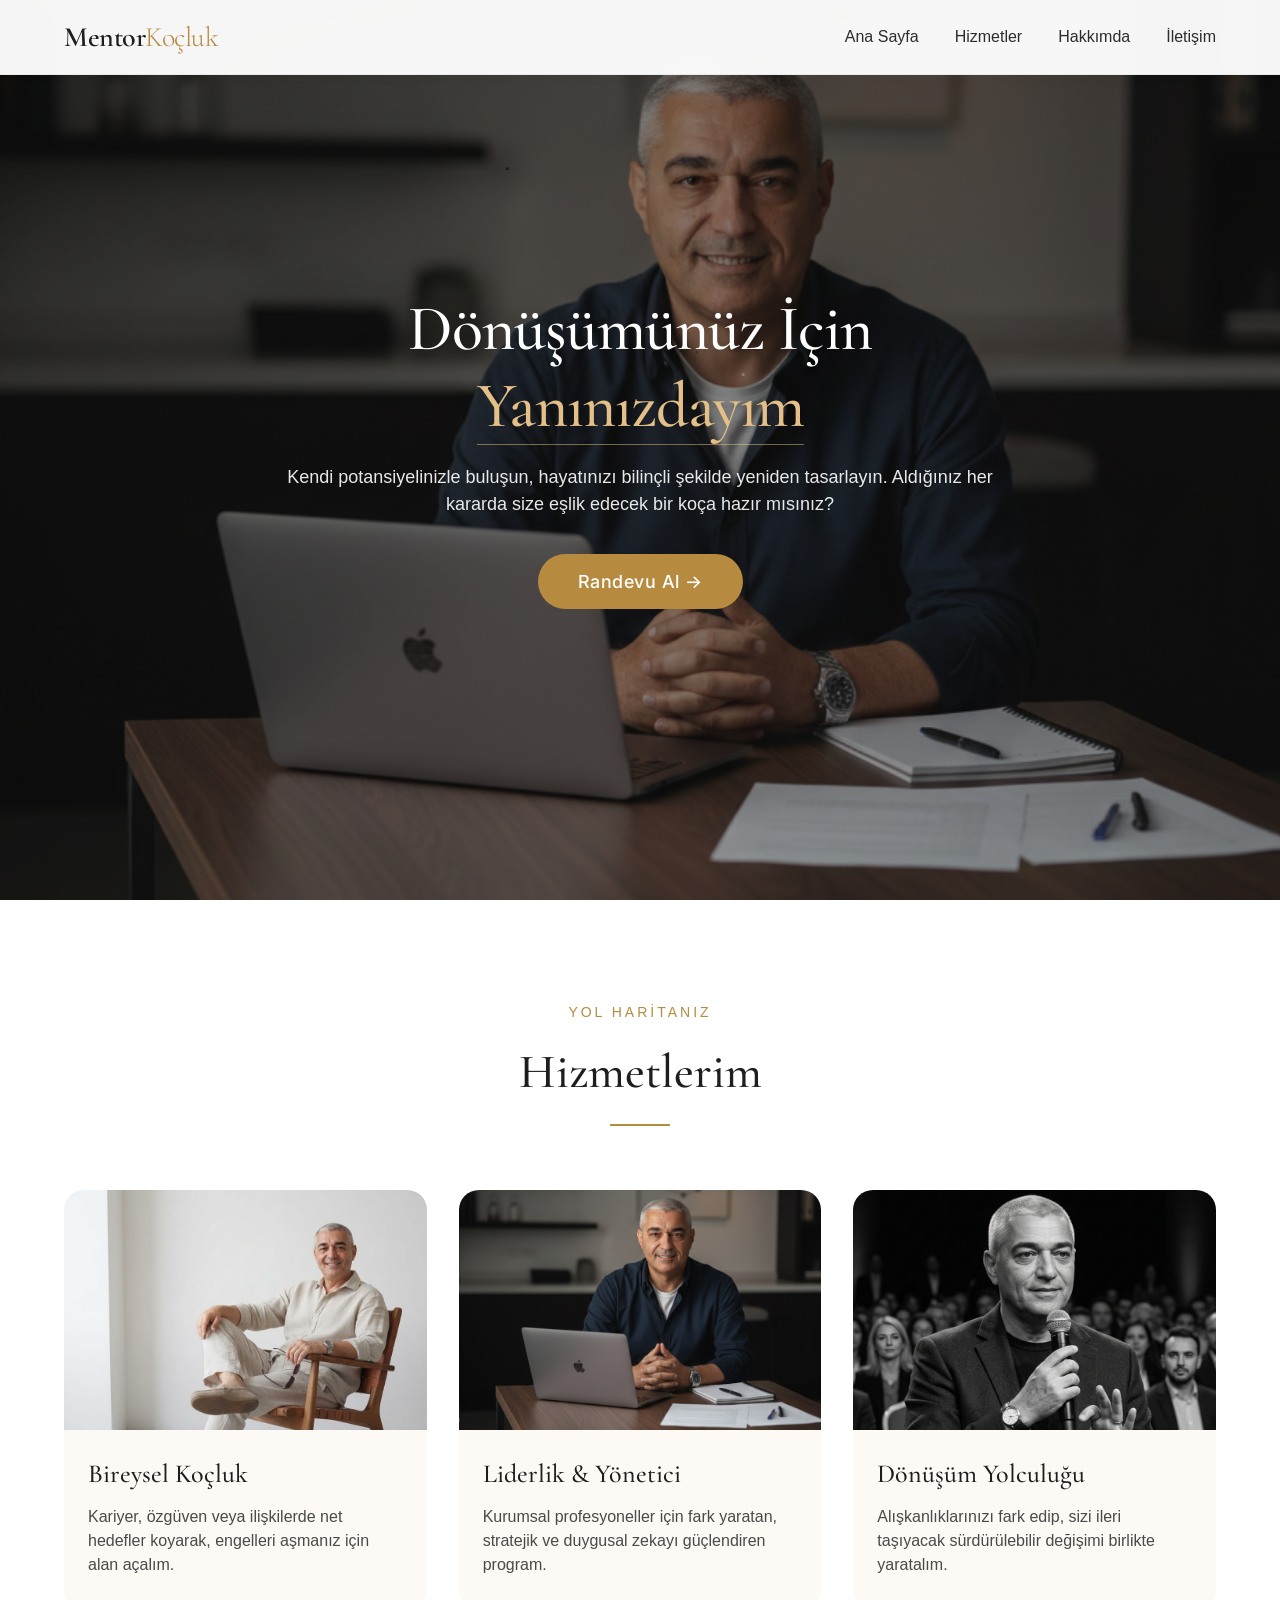
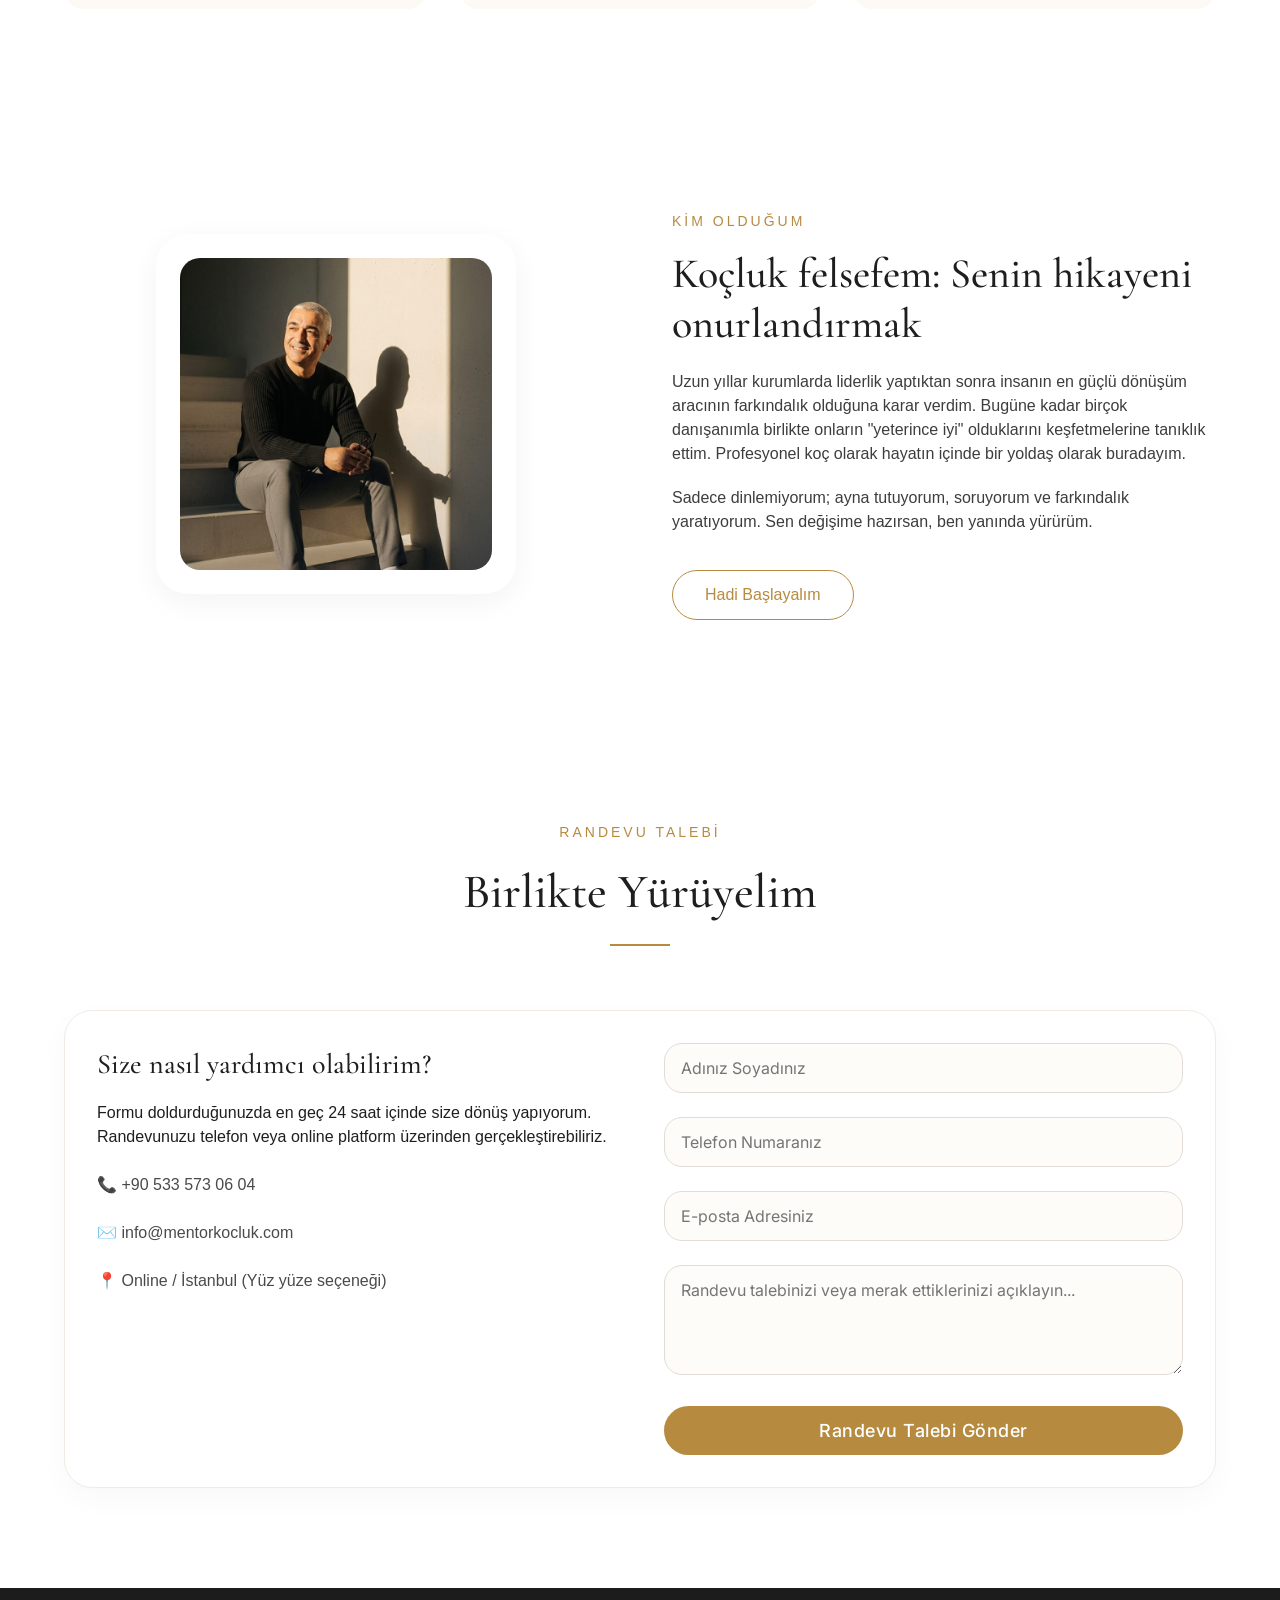
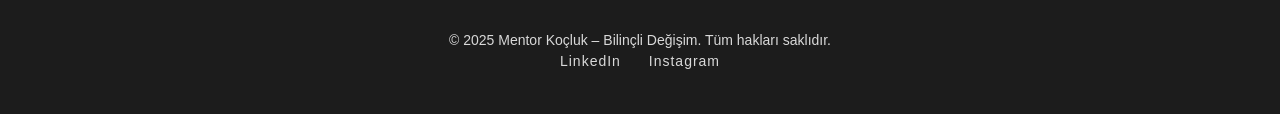
==== index.html @ ee20a297 "Update index.html" ====
<!DOCTYPE html>
<html lang="tr">
<head>
    <meta charset="UTF-8">
    <meta name="viewport" content="width=device-width, initial-scale=1.0, viewport-fit=cover">
    <title>Kişisel Koçunuz | Sizi Dinleyen, Birlikte Yürüyen</title>
    <link rel="preconnect" href="https://fonts.googleapis.com">
    <link rel="preconnect" href="https://fonts.gstatic.com" crossorigin>
    <link href="https://fonts.googleapis.com/css2?family=Cormorant+Garamond:ital,wght@0,300;0,400;0,500;0,600;1,400&family=Inter:opsz,wght@14..32,300;14..32,400;14..32,500;14..32,600&display=swap" rel="stylesheet">
    <link rel="stylesheet" href="style.css">
    <link rel="icon" type="image/png" href="favicon.png">
</head>
<body>

    <nav class="navbar">
        <div class="nav-container">
            <div class="logo">Mentor<span>Koçluk</span></div>
            <ul class="nav-menu">
                <li><a href="#anasayfa">Ana Sayfa</a></li>
                <li><a href="#hizmetler">Hizmetler</a></li>
                <li><a href="#hakkimda">Hakkımda</a></li>
                <li><a href="#iletisim">İletişim</a></li>
            </ul>
            <div class="hamburger">
                <span></span><span></span><span></span>
            </div>
        </div>
    </nav>

    <section id="anasayfa" class="hero">
        <div class="hero-overlay"></div>
        <div class="hero-content">
            <h1>Dönüşümünüz İçin <span class="altin">Yanınızdayım</span></h1>
            <p class="hero-sub">Kendi potansiyelinizle buluşun, hayatınızı bilinçli şekilde yeniden tasarlayın. Aldığınız her kararda size eşlik edecek bir koça hazır mısınız?</p>
            <a href="#iletisim" class="cta-btn">Randevu Al →</a>
        </div>
    </section>

    <!-- Hizmetler - 3 FARKLI RESİM -->
    <section id="hizmetler" class="services">
        <div class="container">
            <div class="section-baslik">
                <span class="kucuk-baslik">Yol Haritanız</span>
                <h2>Hizmetlerim</h2>
                <div class="cizgi"></div>
            </div>
            <div class="service-grid">
                <div class="service-card">
                    <div class="service-img" style="background-image: url('service1.jpg');"></div>
                    <h3>Bireysel Koçluk</h3>
                    <p>Kariyer, özgüven veya ilişkilerde net hedefler koyarak, engelleri aşmanız için alan açalım.</p>
                </div>
                <div class="service-card">
                    <div class="service-img" style="background-image: url('service2.JPG');"></div>
                    <h3>Liderlik & Yönetici</h3>
                    <p>Kurumsal profesyoneller için fark yaratan, stratejik ve duygusal zekayı güçlendiren program.</p>
                </div>
                <div class="service-card">
                    <div class="service-img" style="background-image: url('service3.jpg');"></div>
                    <h3>Dönüşüm Yolculuğu</h3>
                    <p>Alışkanlıklarınızı fark edip, sizi ileri taşıyacak sürdürülebilir değişimi birlikte yaratalım.</p>
                </div>
            </div>
        </div>
    </section>

    <!-- Hakkımda -->
    <section id="hakkimda" class="about">
        <div class="container about-flex">
            <div class="about-img">
                <div class="img-frame">
                    <div class="img-placeholder" style="background-image: url('about.jpg');"></div>
                </div>
            </div>
            <div class="about-text">
                <span class="kucuk-baslik">Kim olduğum</span>
                <h2>Koçluk felsefem: Senin hikayeni onurlandırmak</h2>
                <p>Uzun yıllar kurumlarda liderlik yaptıktan sonra insanın en güçlü dönüşüm aracının farkındalık olduğuna karar verdim. Bugüne kadar birçok danışanımla birlikte onların "yeterince iyi" olduklarını keşfetmelerine tanıklık ettim. Profesyonel koç olarak hayatın içinde bir yoldaş olarak buradayım.</p>
                <p>Sadece dinlemiyorum; ayna tutuyorum, soruyorum ve farkındalık yaratıyorum. Sen değişime hazırsan, ben yanında yürürüm.</p>
                <a href="#iletisim" class="secondary-btn">Hadi Başlayalım</a>
            </div>
        </div>
    </section>

    <section id="iletisim" class="contact">
        <div class="container">
            <div class="section-baslik">
                <span class="kucuk-baslik">Randevu Talebi</span>
                <h2>Birlikte Yürüyelim</h2>
                <div class="cizgi"></div>
            </div>
            <div class="contact-wrapper">
                <div class="contact-info">
                    <h3>Size nasıl yardımcı olabilirim?</h3>
                    <p>Formu doldurduğunuzda en geç 24 saat içinde size dönüş yapıyorum. Randevunuzu telefon veya online platform üzerinden gerçekleştirebiliriz.</p>
                    <div class="info-item">📞 +90 533 573 06 04</div>
                    <div class="info-item">✉️ info@mentorkocluk.com</div>
                    <div class="info-item">📍 Online / İstanbul (Yüz yüze seçeneği)</div>
                </div>
                <form class="contact-form" action="#" method="POST">
                    <div class="form-group">
                        <input type="text" id="isim" name="isim" required placeholder="Adınız Soyadınız">
                    </div>
                    <div class="form-group">
                        <input type="tel" id="telefon" name="telefon" required placeholder="Telefon Numaranız">
                    </div>
                    <div class="form-group">
                        <input type="email" id="email" name="email" required placeholder="E-posta Adresiniz">
                    </div>
                    <div class="form-group">
                        <textarea id="mesaj" name="mesaj" rows="4" placeholder="Randevu talebinizi veya merak ettiklerinizi açıklayın..."></textarea>
                    </div>
                    <button type="submit" class="cta-btn full-width">Randevu Talebi Gönder</button>
                </form>
            </div>
        </div>
    </section>

    <footer>
        <div class="container">
            <p>© 2025 Mentor Koçluk – Bilinçli Değişim. Tüm hakları saklıdır.</p>
            <div class="social-links">
                <span>LinkedIn</span> <span>Instagram</span>
            </div>
        </div>
    </footer>

    <script>
        const hamburger = document.querySelector(".hamburger");
        const navMenu = document.querySelector(".nav-menu");
        hamburger.addEventListener("click", () => {
            hamburger.classList.toggle("active");
            navMenu.classList.toggle("active");
        });
        document.querySelectorAll(".nav-menu a").forEach(n => n.addEventListener("click", () => {
            hamburger.classList.remove("active");
            navMenu.classList.remove("active");
        }));
    </script>
</body>
</html>
---- style.css ----
* {
    margin: 0;
    padding: 0;
    box-sizing: border-box;
}

body {
    font-family: 'segoe ui', sans-serif;
    background-color: #FFFFFF;
    color: #1E1E1E;
    line-height: 1.5;
    scroll-behavior: smooth;
}

h1, h2, h3, .logo, .cta-btn {
    font-family: 'Cormorant Garamond', serif;
    font-weight: 500;
}

.container {
    max-width: 1200px;
    margin: 0 auto;
    padding: 0 24px;
}

/* Navigasyon */
.navbar {
    position: fixed;
    top: 0;
    width: 100%;
    background: rgba(255, 255, 255, 0.96);
    backdrop-filter: blur(8px);
    box-shadow: 0 1px 20px rgba(0,0,0,0.02);
    z-index: 1000;
    padding: 16px 0;
    border-bottom: 1px solid rgba(0,0,0,0.05);
}
.nav-container {
    max-width: 1200px;
    margin: 0 auto;
    display: flex;
    justify-content: space-between;
    align-items: center;
    padding: 0 24px;
}
.logo {
    font-size: 28px;
    letter-spacing: -0.5px;
    font-weight: 600;
}
.logo span {
    font-weight: 300;
    color: #B68B40;
}
.nav-menu {
    display: flex;
    gap: 36px;
    list-style: none;
}
.nav-menu a {
    text-decoration: none;
    color: #2C2C2C;
    font-weight: 500;
    font-size: 16px;
    transition: 0.2s;
}
.nav-menu a:hover {
    color: #B68B40;
}
.hamburger {
    display: none;
    flex-direction: column;
    cursor: pointer;
}
.hamburger span {
    width: 25px;
    height: 2px;
    background: #1E1E1E;
    margin: 4px 0;
    transition: 0.3s;
}

/* Hero - DÜZELTİLDİ */
.hero {
    min-height: 100vh;
    background: linear-gradient(rgba(0,0,0,0.25), rgba(0,0,0,0.1)), url('hero.JPG') top/cover no-repeat;
    display: flex;
    align-items: center;
    justify-content: center;
    text-align: center;
    position: relative;
    margin-top: 0;
}
.hero-overlay {
    position: absolute;
    top:0; left:0; width:100%; height:100%;
    background: rgba(20,20,20,0.3);
}
.hero-content {
    position: relative;
    z-index: 2;
    max-width: 780px;
    padding: 20px;
    color: white;
}
.hero h1 {
    font-size: 64px;
    font-weight: 500;
    margin-bottom: 20px;
    line-height: 1.2;
    letter-spacing: -1px;
}
.altin {
    color: #E4C088;
    border-bottom: 1px solid rgba(228,192,136,0.5);
}
.hero-sub {
    font-size: 18px;
    font-weight: 300;
    margin-bottom: 36px;
    opacity: 0.9;
}
.cta-btn {
    display: inline-block;
    background: #B68B40;
    color: white;
    padding: 14px 40px;
    border-radius: 40px;
    text-decoration: none;
    font-weight: 500;
    font-size: 18px;
    transition: all 0.25s;
    font-family: 'Inter', sans-serif;
    letter-spacing: 0.5px;
    border: none;
    cursor: pointer;
}
.cta-btn:hover {
    background: #9C7234;
    transform: scale(1.02);
}
.full-width {
    width: 100%;
    text-align: center;
}

/* Section genel */
section {
    padding: 100px 0;
}
.section-baslik {
    text-align: center;
    margin-bottom: 64px;
}
.kucuk-baslik {
    color: #B68B40;
    text-transform: uppercase;
    letter-spacing: 3px;
    font-size: 14px;
    font-weight: 500;
}
.section-baslik h2 {
    font-size: 48px;
    font-weight: 500;
    margin: 12px 0 16px;
}
.cizgi {
    width: 60px;
    height: 2px;
    background: #B68B40;
    margin: 16px auto 0;
}

/* Hizmetler Grid */
.service-grid {
    display: flex;
    gap: 32px;
    flex-wrap: wrap;
    justify-content: center;
}
.service-card {
    flex: 1;
    min-width: 260px;
    background: #FDF9F4;
    border-radius: 20px;
    overflow: hidden;
    transition: transform 0.3s, box-shadow 0.3s;
}
.service-card:hover {
    transform: translateY(-8px);
    box-shadow: 0 20px 35px -12px rgba(0,0,0,0.1);
}
.service-img {
    width: 100%;
    height: 240px;
    background-size: cover;
    background-position: center;
}
.service-card h3 {
    font-size: 26px;
    margin: 24px 24px 12px;
}
.service-card p {
    margin: 0 24px 32px;
    color: #4A4A4A;
    line-height: 1.5;
}

/* HAKKIMDA */
.about-flex {
    display: flex;
    gap: 64px;
    align-items: center;
    flex-wrap: wrap;
}
.about-img {
    flex: 1;
    display: flex;
    justify-content: center;
    align-items: center;
}
.img-frame {
    background: #FFFFFF;
    padding: 24px;
    border-radius: 32px;
    box-shadow: 0 8px 30px rgba(0,0,0,0.05);
    width: 80%;
    max-width: 360px;
    margin: 0 auto;
}
.img-placeholder {
    width: 100%;
    padding-bottom: 100%;
    background-size: cover;
    background-position: center;
    background-repeat: no-repeat;
    border-radius: 20px;
}
.about-text {
    flex: 1;
}
.about-text h2 {
    font-size: 42px;
    font-weight: 500;
    margin: 16px 0 20px;
    line-height: 1.2;
}
.about-text p {
    margin-bottom: 20px;
    color: #3D3D3D;
    font-weight: 300;
}
.secondary-btn {
    display: inline-block;
    background: transparent;
    border: 1.5px solid #B68B40;
    color: #B68B40;
    padding: 12px 32px;
    border-radius: 40px;
    text-decoration: none;
    font-weight: 500;
    margin-top: 16px;
    transition: 0.2s;
}
.secondary-btn:hover {
    background: #B68B40;
    color: white;
}

/* İletişim Form */
.contact-wrapper {
    display: flex;
    gap: 48px;
    flex-wrap: wrap;
    background: #FFFFFF;
    border-radius: 28px;
    box-shadow: 0 10px 30px rgba(0,0,0,0.03);
    padding: 32px;
    border: 1px solid #F0EBE4;
}
.contact-info, .contact-form {
    flex: 1;
}
.contact-info h3 {
    font-size: 28px;
    margin-bottom: 16px;
}
.info-item {
    margin: 24px 0;
    font-size: 16px;
    color: #4a4a4a;
}
.contact-form .form-group {
    margin-bottom: 24px;
}
.contact-form input, .contact-form textarea {
    width: 100%;
    padding: 14px 16px;
    border: 1px solid #E2DCD5;
    border-radius: 18px;
    font-family: 'Inter', sans-serif;
    font-size: 16px;
    background: #FEFCF8;
    transition: 0.2s;
}
.contact-form input:focus, .contact-form textarea:focus {
    outline: none;
    border-color: #B68B40;
    box-shadow: 0 0 0 2px rgba(182,139,64,0.2);
}
footer {
    background: #1C1C1C;
    color: #D9D9D9;
    text-align: center;
    padding: 42px 0;
    font-size: 14px;
}
.social-links span {
    margin: 0 12px;
    cursor: pointer;
    letter-spacing: 1px;
}
.social-links span:hover {
    color: #B68B40;
}

/* Mobil Uyumluluk */
@media (max-width: 768px) {
    .hamburger {
        display: flex;
    }
    .nav-menu {
        position: fixed;
        left: -100%;
        top: 70px;
        gap: 0;
        flex-direction: column;
        background: white;
        width: 100%;
        text-align: center;
        transition: 0.3s;
        box-shadow: 0 20px 27px rgba(0,0,0,0.05);
        padding: 32px 0;
    }
    .nav-menu.active {
        left: 0;
    }
    .nav-menu li {
        margin: 16px 0;
    }
    .hero h1 {
        font-size: 42px;
    }
    .section-baslik h2 {
        font-size: 36px;
    }
    .about-flex {
        flex-direction: column;
    }
    .contact-wrapper {
        padding: 20px;
    }
    .img-frame {
        width: 70%;
    }
}
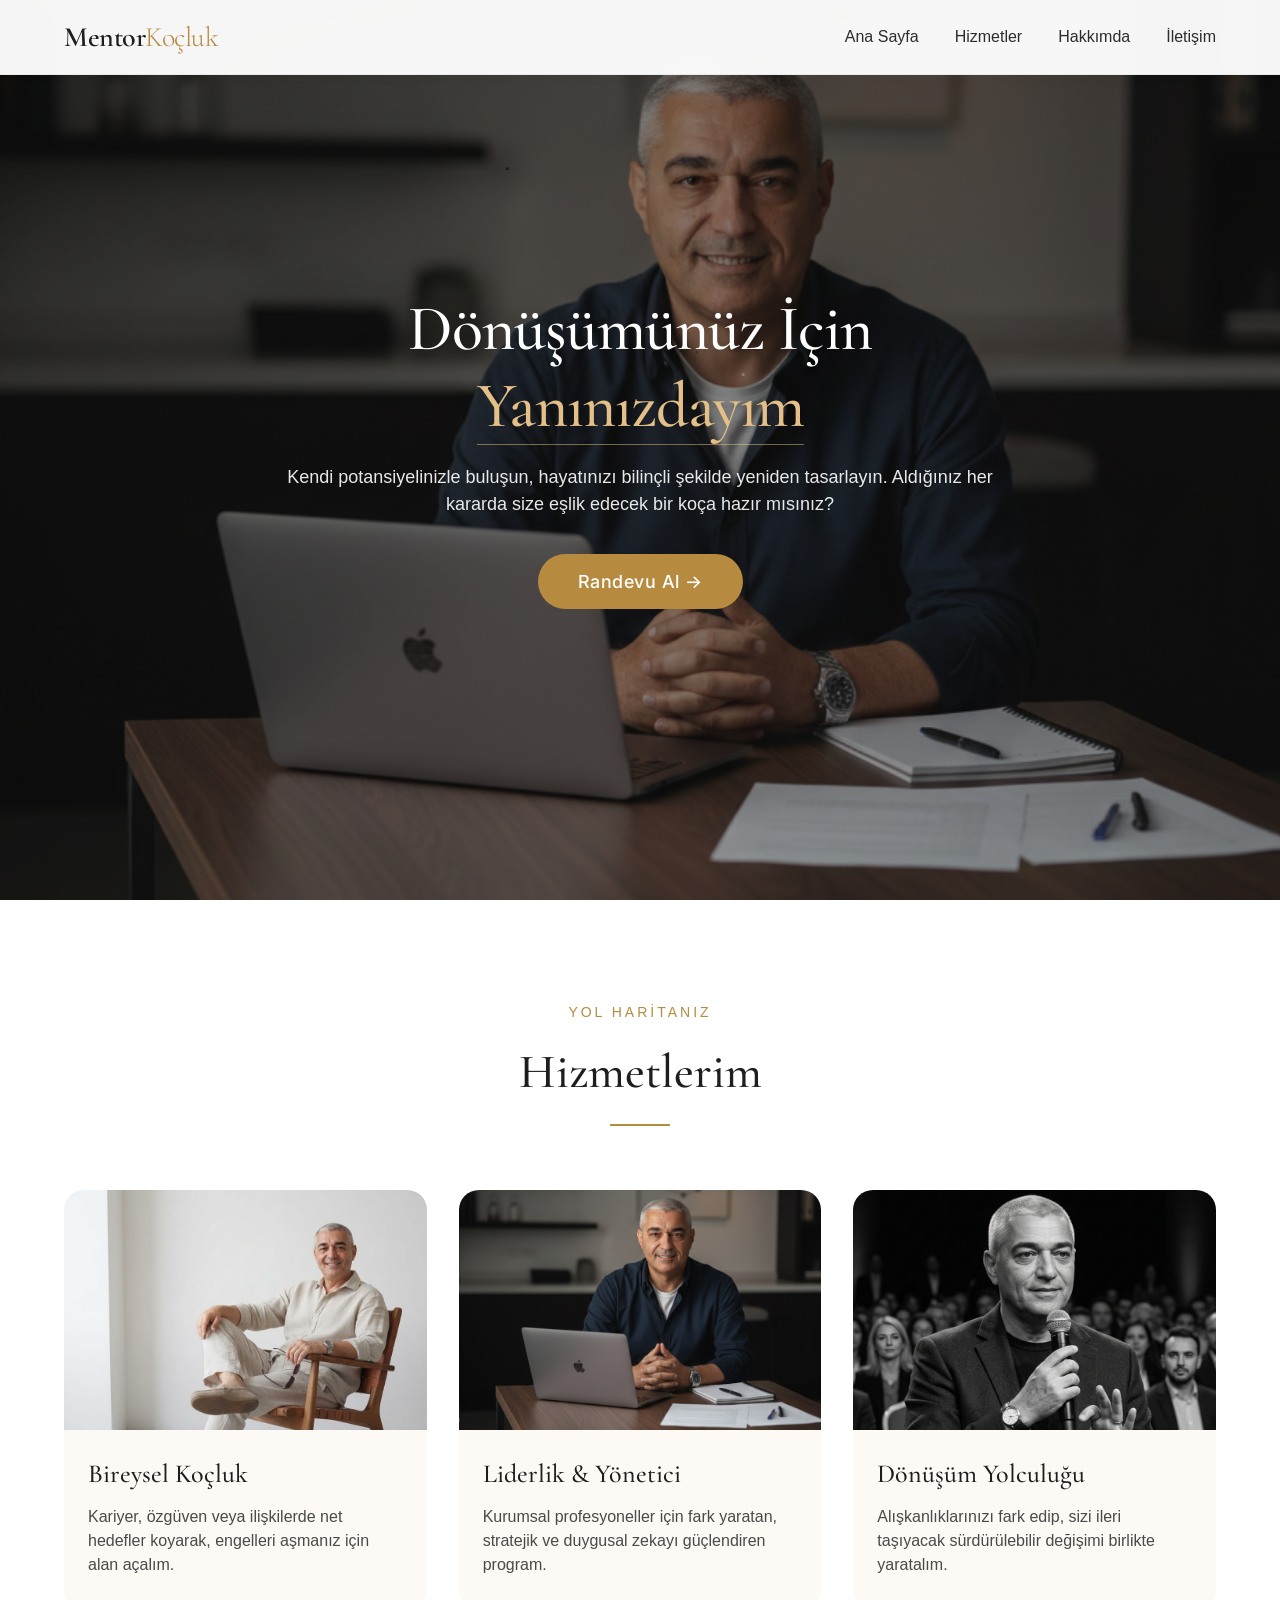
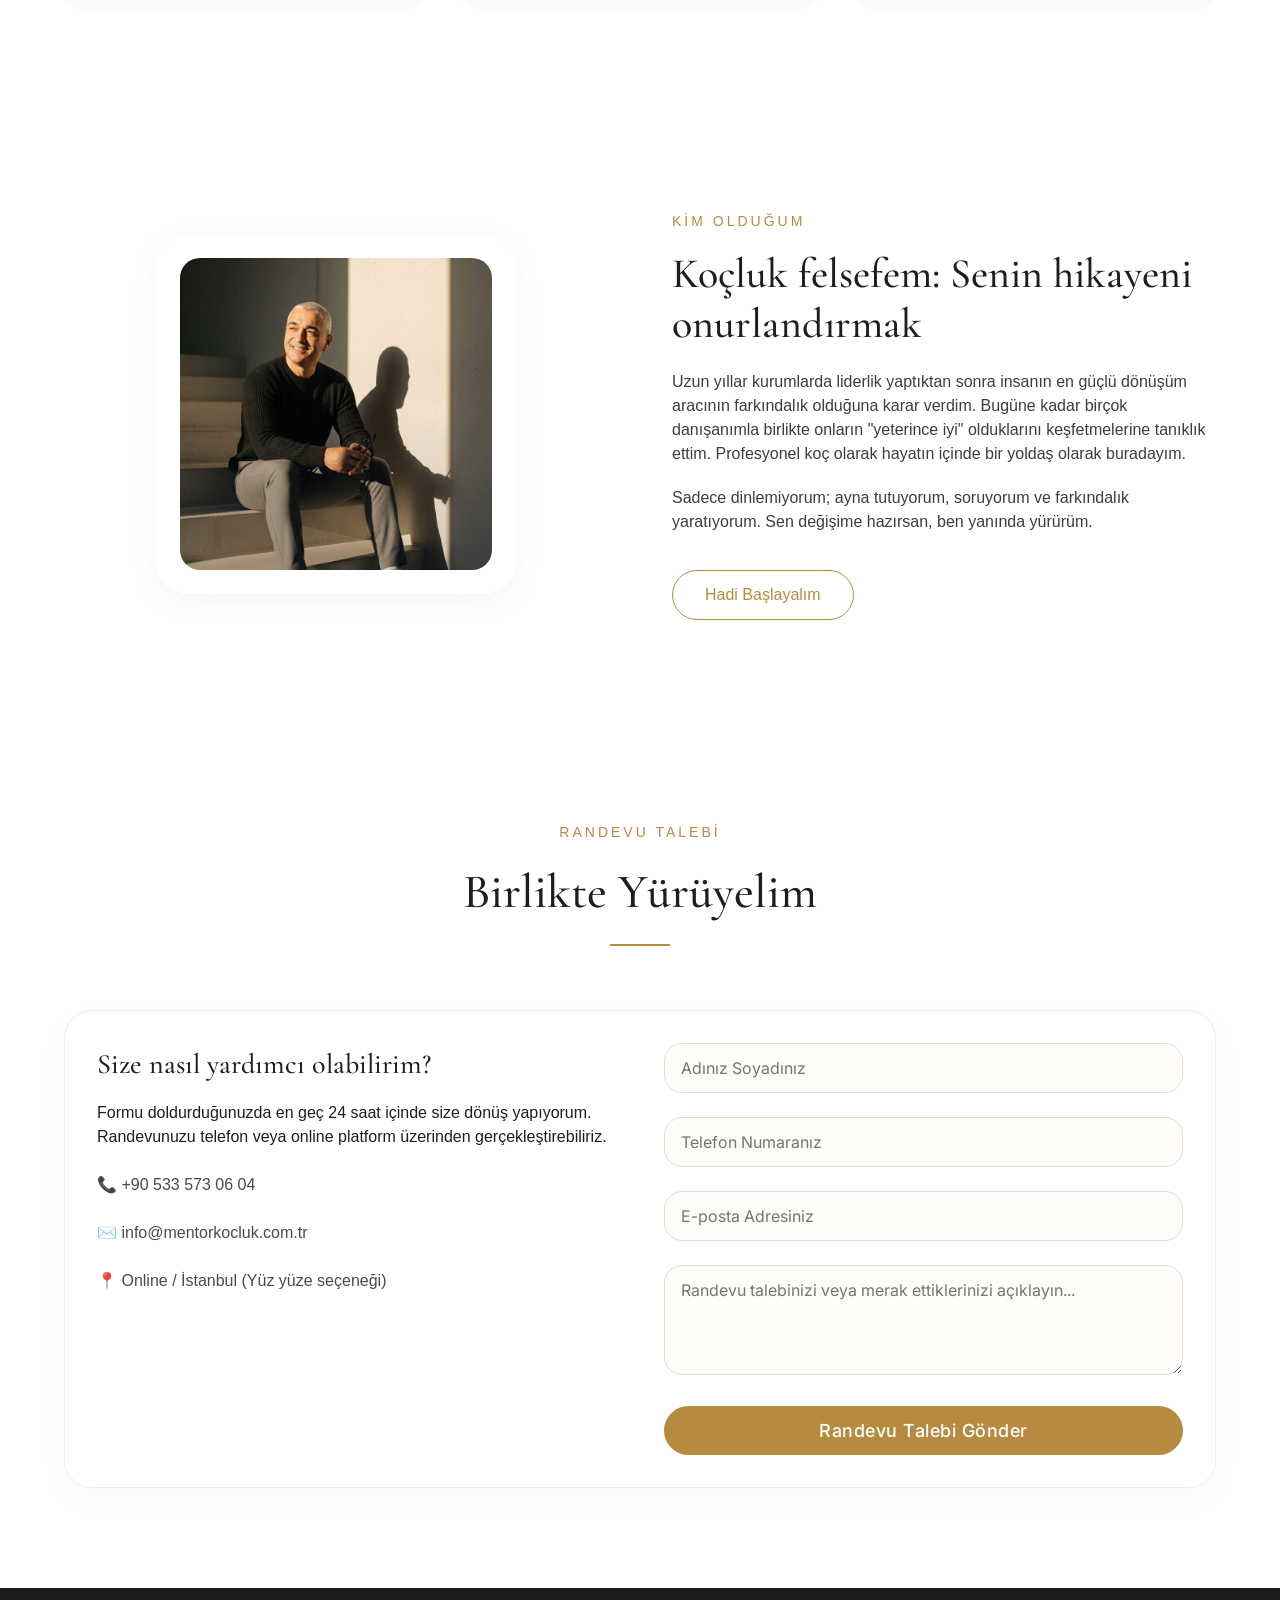
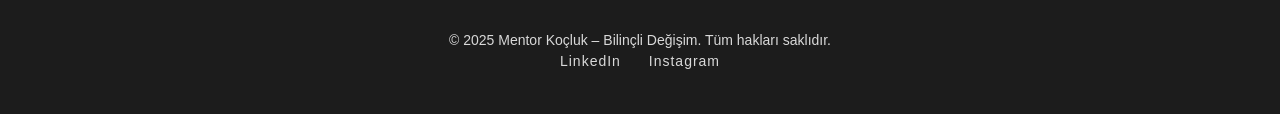
==== commit fa963444: "Update index.html" ====
--- a/index.html
+++ b/index.html
@@ -94,10 +94,10 @@
                     <h3>Size nasıl yardımcı olabilirim?</h3>
                     <p>Formu doldurduğunuzda en geç 24 saat içinde size dönüş yapıyorum. Randevunuzu telefon veya online platform üzerinden gerçekleştirebiliriz.</p>
                     <div class="info-item">📞 +90 533 573 06 04</div>
-                    <div class="info-item">✉️ info@mentorkocluk.com</div>
+                    <div class="info-item">✉️ info@mentorkocluk.com.tr</div>
                     <div class="info-item">📍 Online / İstanbul (Yüz yüze seçeneği)</div>
                 </div>
-                <form class="contact-form" action="#" method="POST">
+                <form class="contact-form" action="https://formspree.io/f/mgodjylr" method="POST">
                     <div class="form-group">
                         <input type="text" id="isim" name="isim" required placeholder="Adınız Soyadınız">
                     </div>
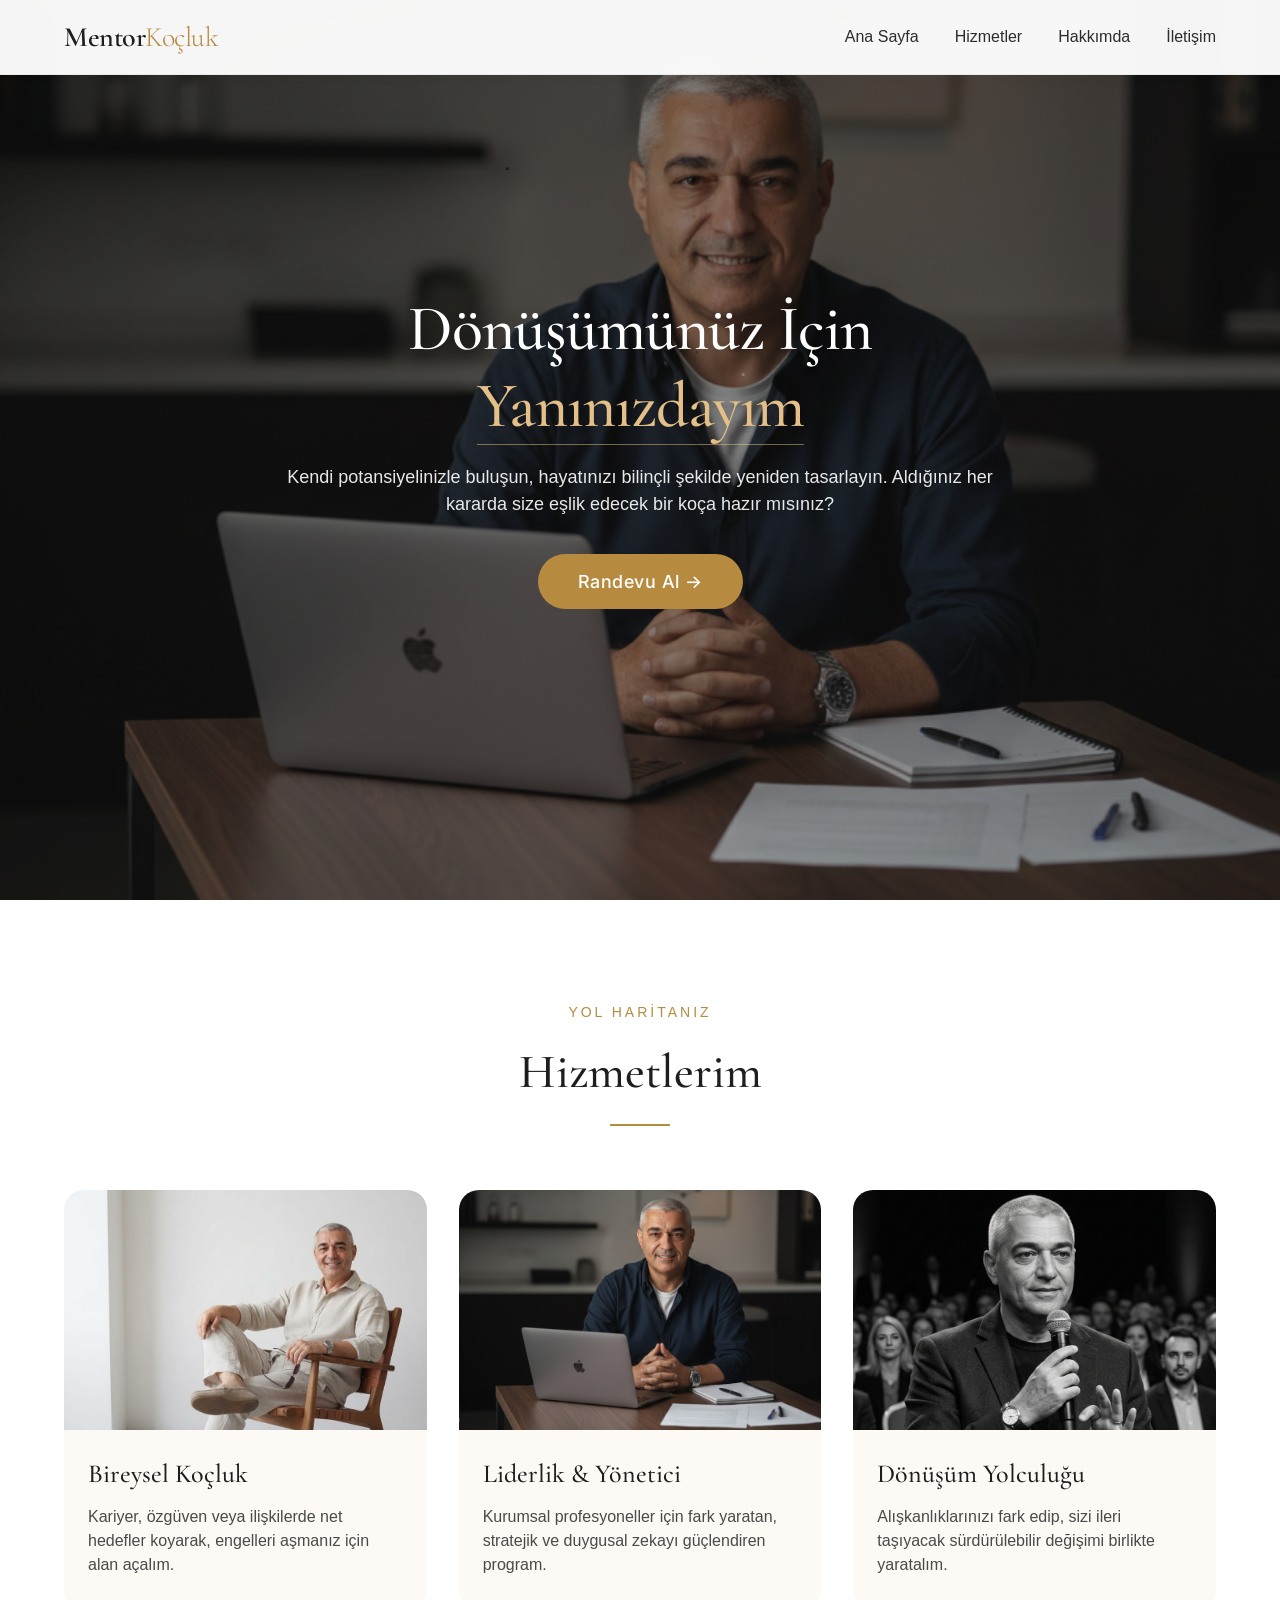
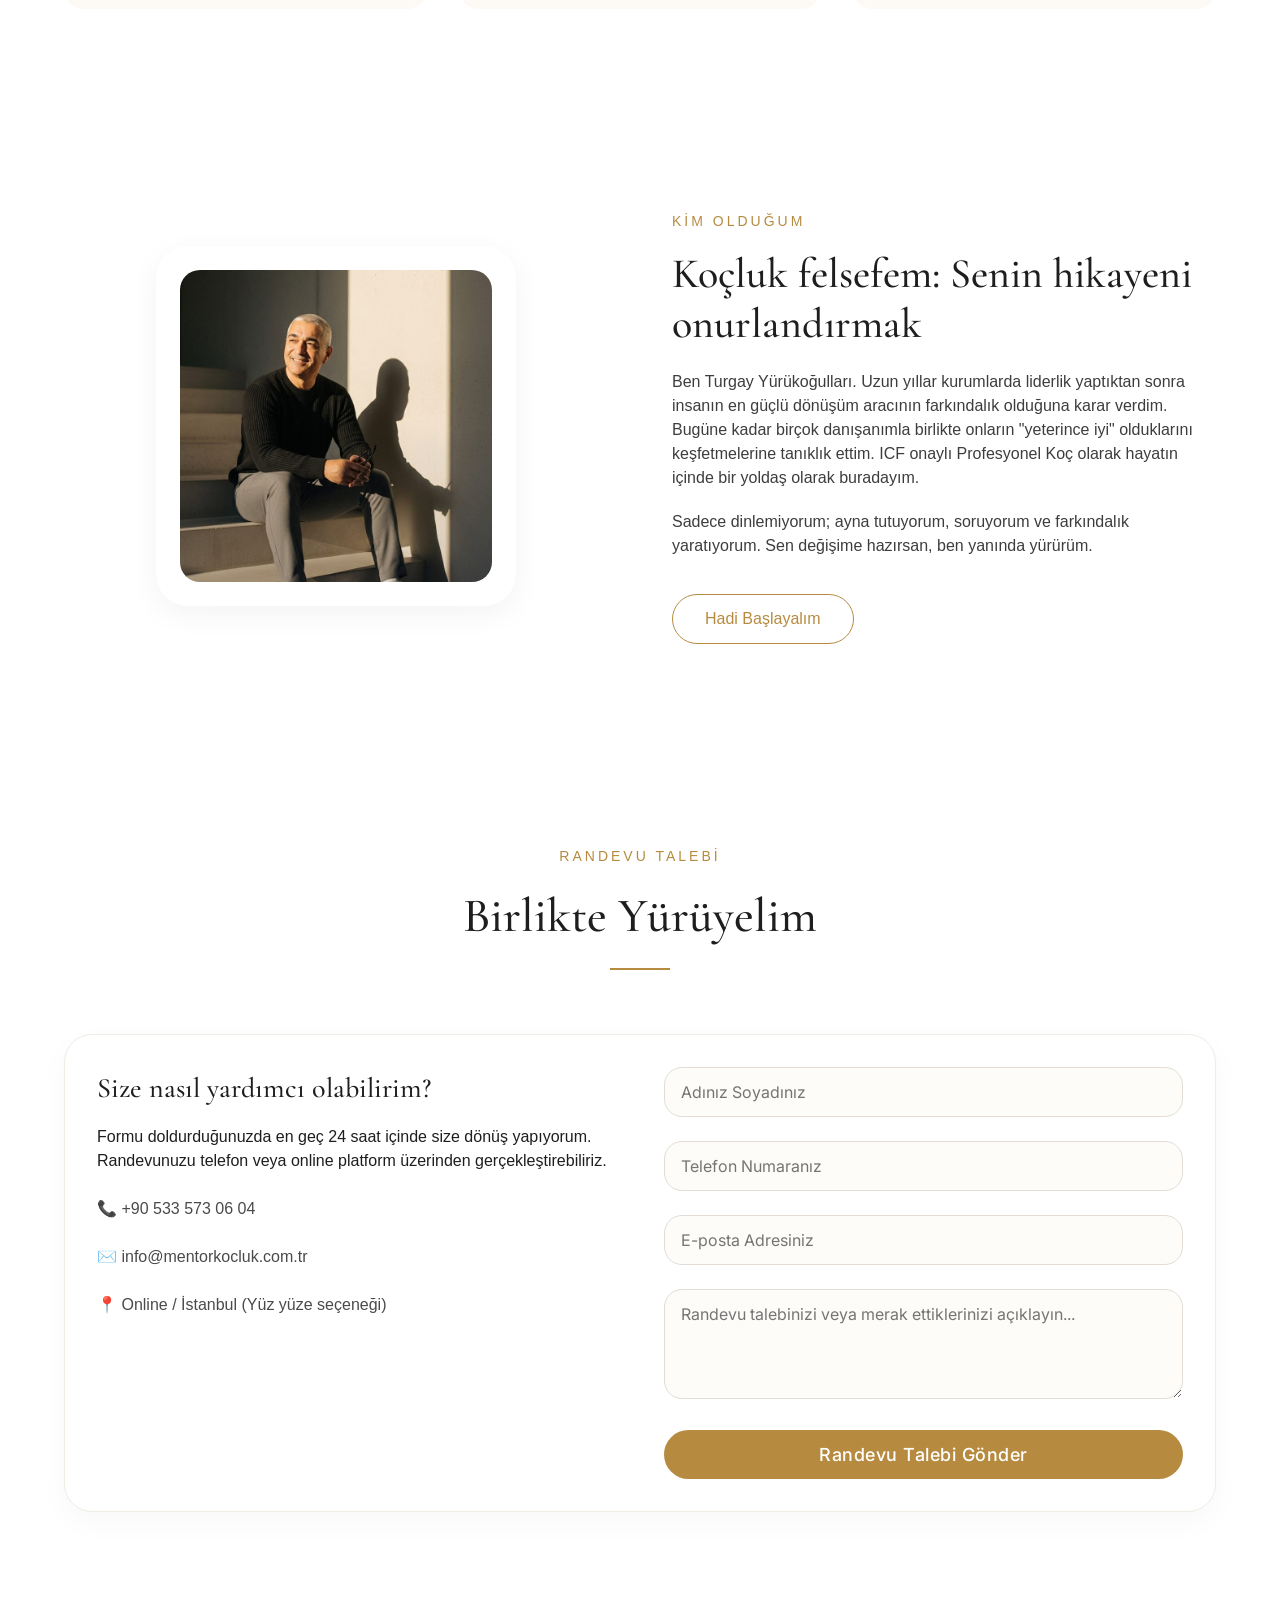
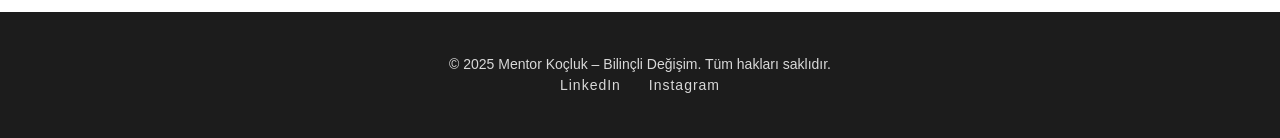
==== commit 9f47dedd: "Update index.html" ====
--- a/index.html
+++ b/index.html
@@ -75,7 +75,7 @@
             <div class="about-text">
                 <span class="kucuk-baslik">Kim olduğum</span>
                 <h2>Koçluk felsefem: Senin hikayeni onurlandırmak</h2>
-                <p>Uzun yıllar kurumlarda liderlik yaptıktan sonra insanın en güçlü dönüşüm aracının farkındalık olduğuna karar verdim. Bugüne kadar birçok danışanımla birlikte onların "yeterince iyi" olduklarını keşfetmelerine tanıklık ettim. Profesyonel koç olarak hayatın içinde bir yoldaş olarak buradayım.</p>
+                <p>Ben Turgay Yürükoğulları. Uzun yıllar kurumlarda liderlik yaptıktan sonra insanın en güçlü dönüşüm aracının farkındalık olduğuna karar verdim. Bugüne kadar birçok danışanımla birlikte onların "yeterince iyi" olduklarını keşfetmelerine tanıklık ettim. ICF onaylı Profesyonel Koç olarak hayatın içinde bir yoldaş olarak buradayım.</p>
                 <p>Sadece dinlemiyorum; ayna tutuyorum, soruyorum ve farkındalık yaratıyorum. Sen değişime hazırsan, ben yanında yürürüm.</p>
                 <a href="#iletisim" class="secondary-btn">Hadi Başlayalım</a>
             </div>
@@ -97,7 +97,7 @@
                     <div class="info-item">✉️ info@mentorkocluk.com.tr</div>
                     <div class="info-item">📍 Online / İstanbul (Yüz yüze seçeneği)</div>
                 </div>
-                <form class="contact-form" action="https://formspree.io/f/mgodjylr" method="POST">
+                <form class="contact-form" action="https://formspree.io/f/mqenvlkk" method="POST">
                     <div class="form-group">
                         <input type="text" id="isim" name="isim" required placeholder="Adınız Soyadınız">
                     </div>
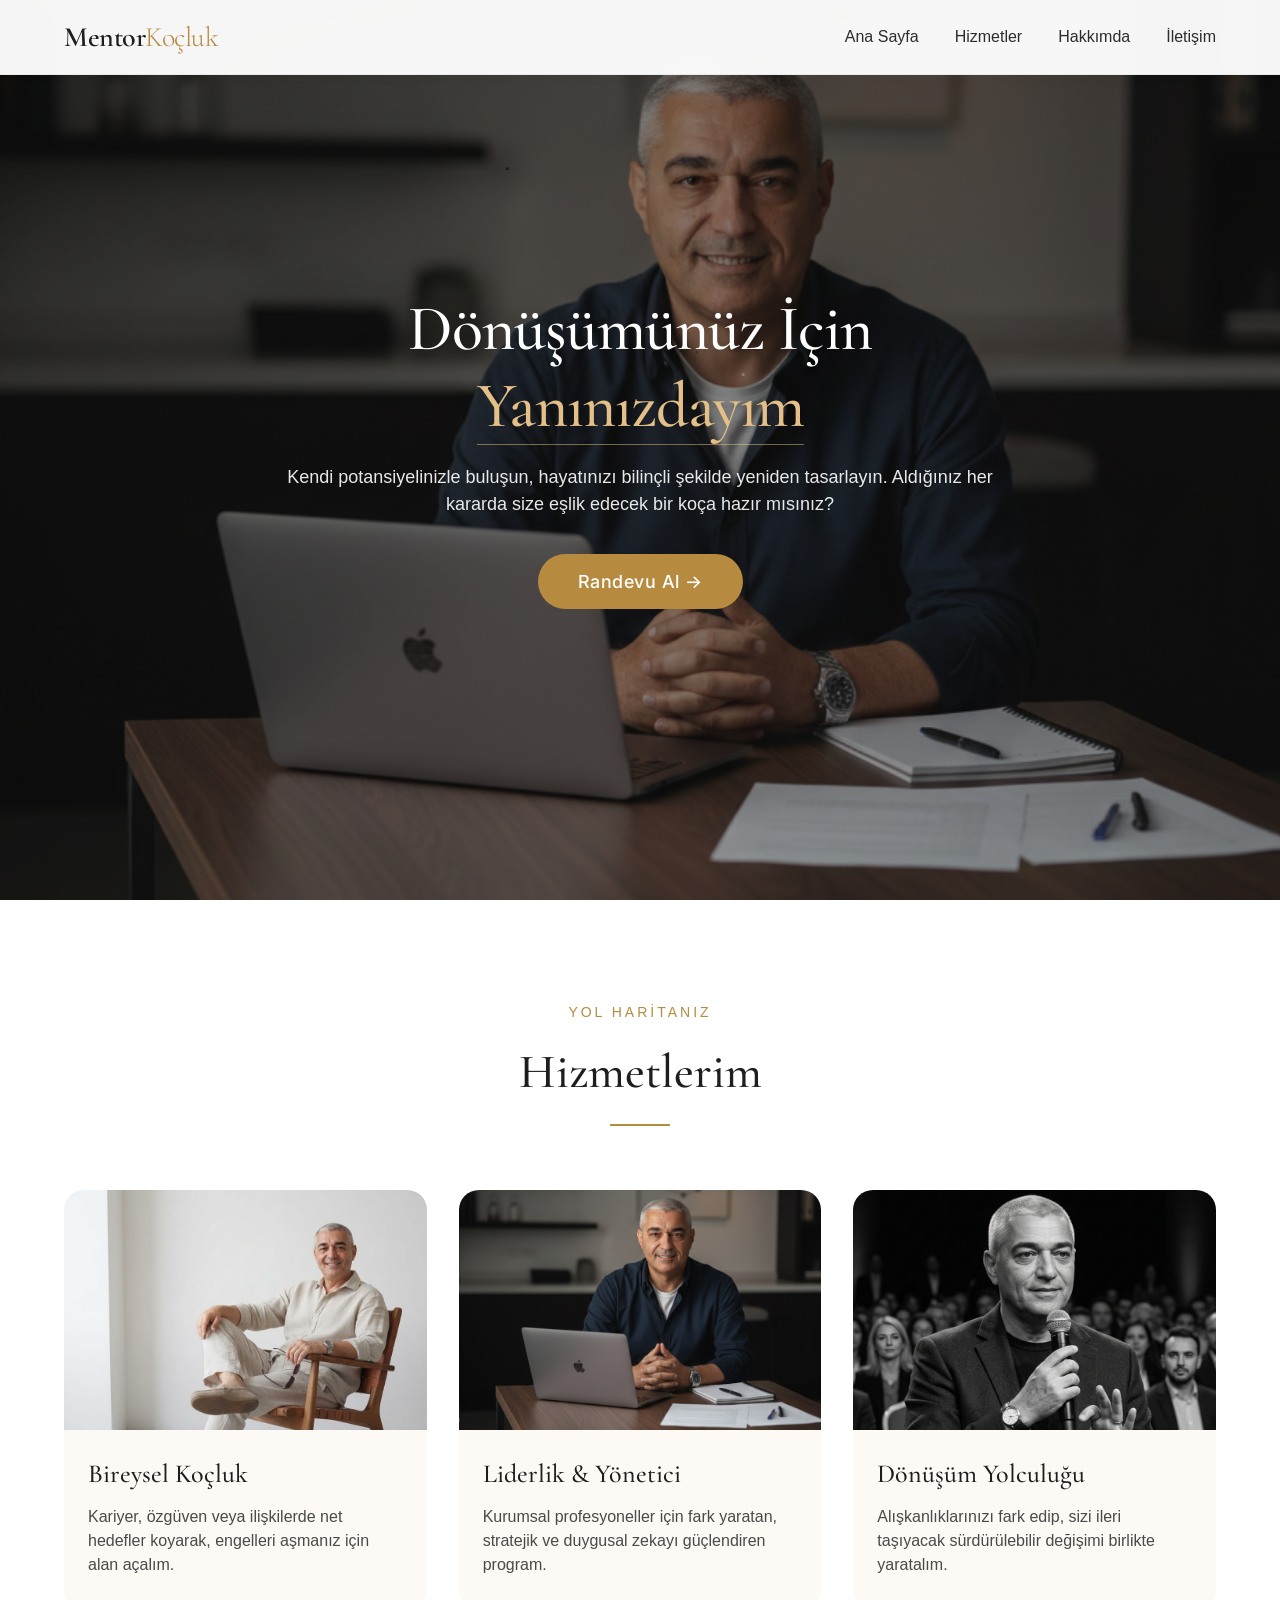
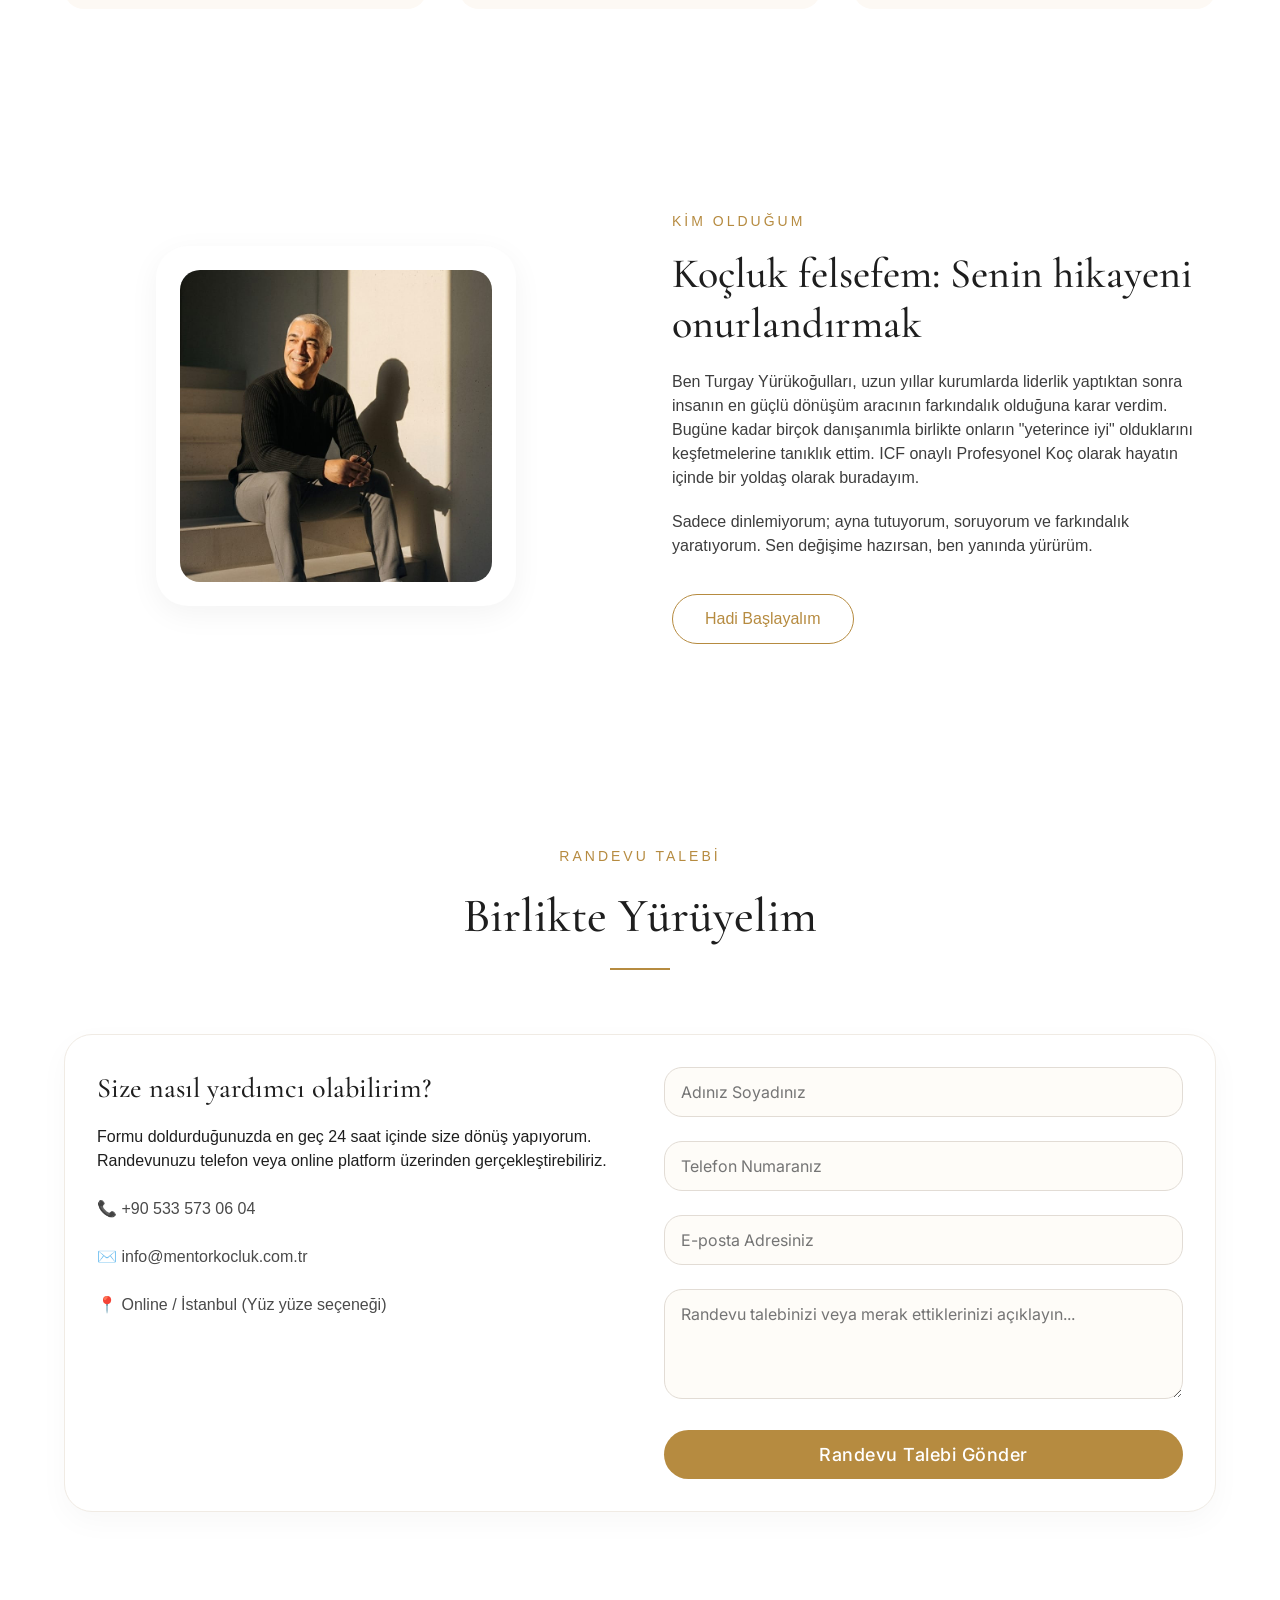
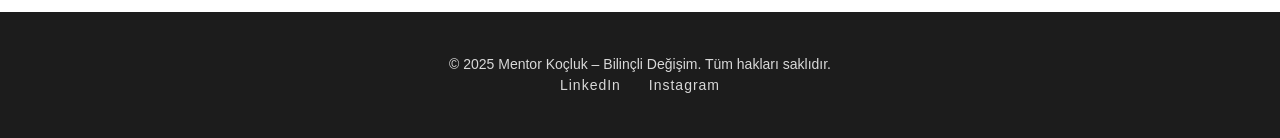
==== commit 261eea70: "Update index.html" ====
--- a/index.html
+++ b/index.html
@@ -75,7 +75,7 @@
             <div class="about-text">
                 <span class="kucuk-baslik">Kim olduğum</span>
                 <h2>Koçluk felsefem: Senin hikayeni onurlandırmak</h2>
-                <p>Ben Turgay Yürükoğulları. Uzun yıllar kurumlarda liderlik yaptıktan sonra insanın en güçlü dönüşüm aracının farkındalık olduğuna karar verdim. Bugüne kadar birçok danışanımla birlikte onların "yeterince iyi" olduklarını keşfetmelerine tanıklık ettim. ICF onaylı Profesyonel Koç olarak hayatın içinde bir yoldaş olarak buradayım.</p>
+                <p>Ben Turgay Yürükoğulları, uzun yıllar kurumlarda liderlik yaptıktan sonra insanın en güçlü dönüşüm aracının farkındalık olduğuna karar verdim. Bugüne kadar birçok danışanımla birlikte onların "yeterince iyi" olduklarını keşfetmelerine tanıklık ettim. ICF onaylı Profesyonel Koç olarak hayatın içinde bir yoldaş olarak buradayım.</p>
                 <p>Sadece dinlemiyorum; ayna tutuyorum, soruyorum ve farkındalık yaratıyorum. Sen değişime hazırsan, ben yanında yürürüm.</p>
                 <a href="#iletisim" class="secondary-btn">Hadi Başlayalım</a>
             </div>
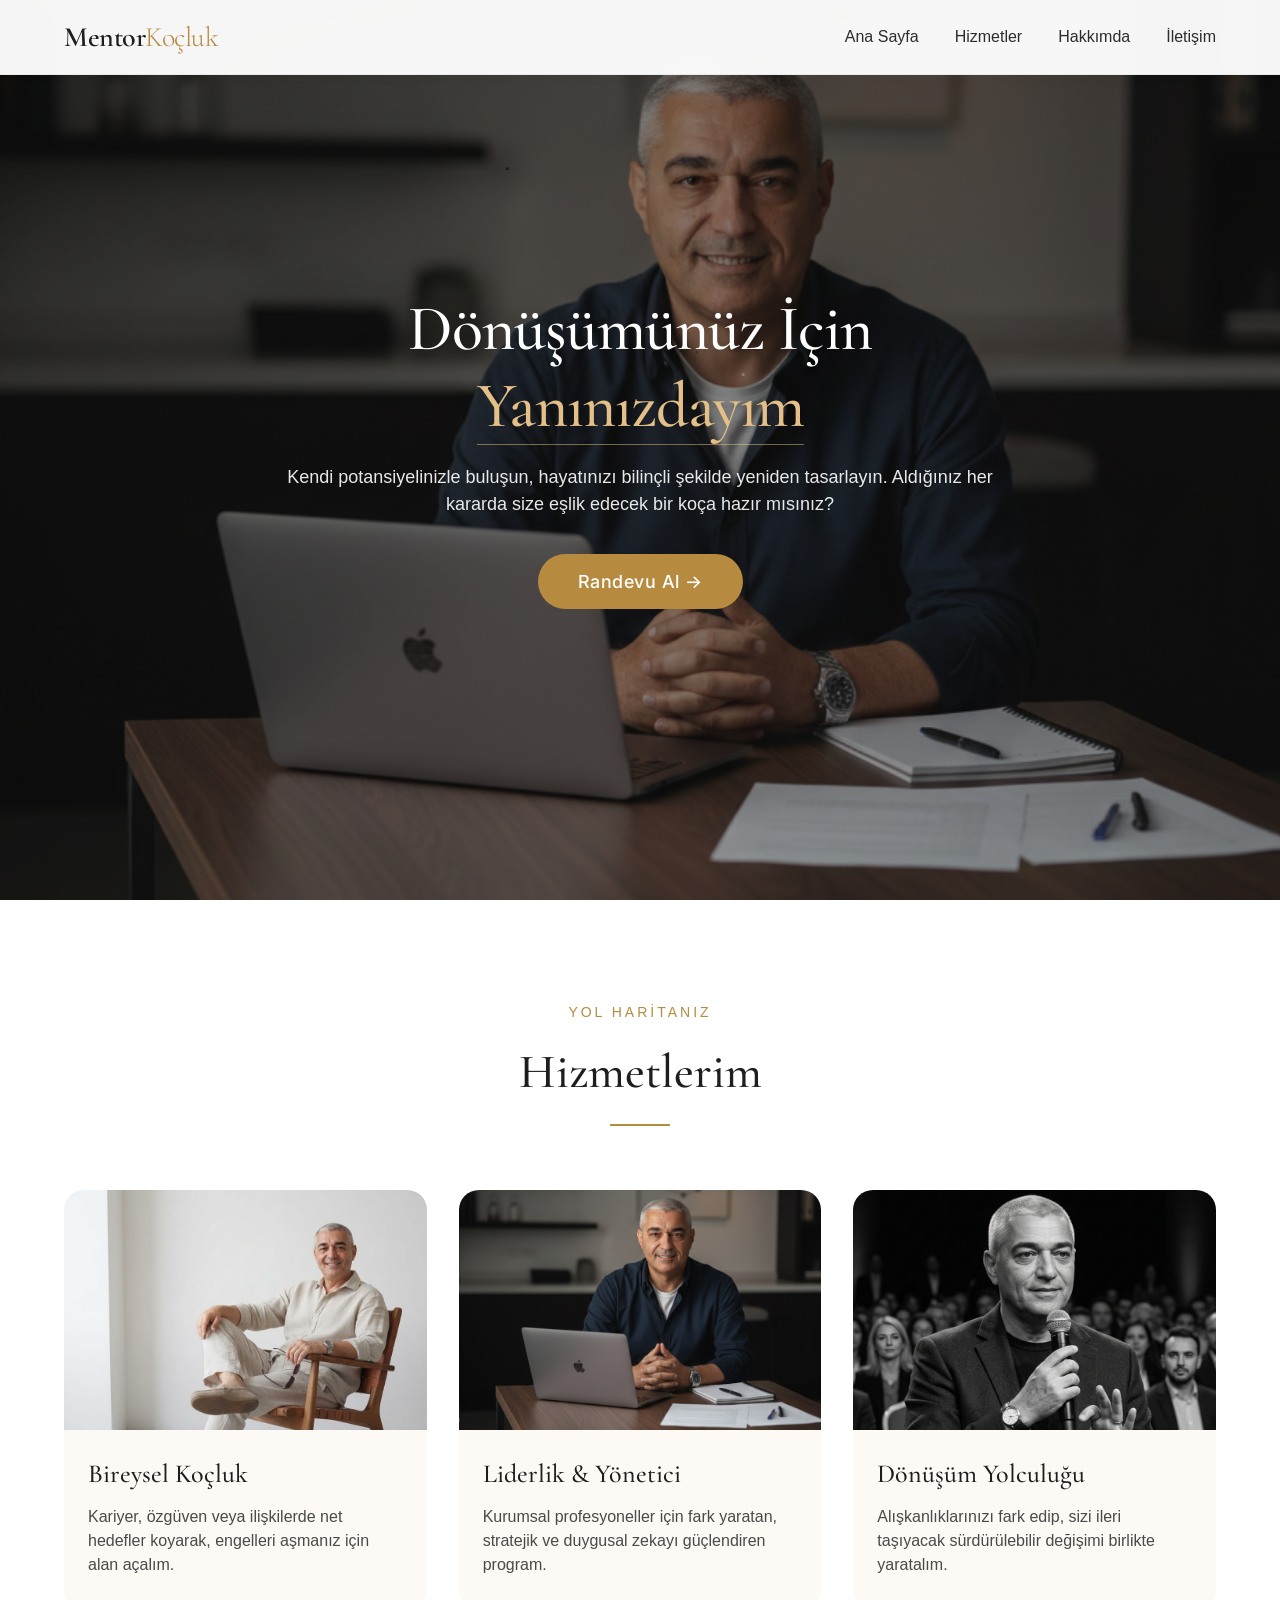
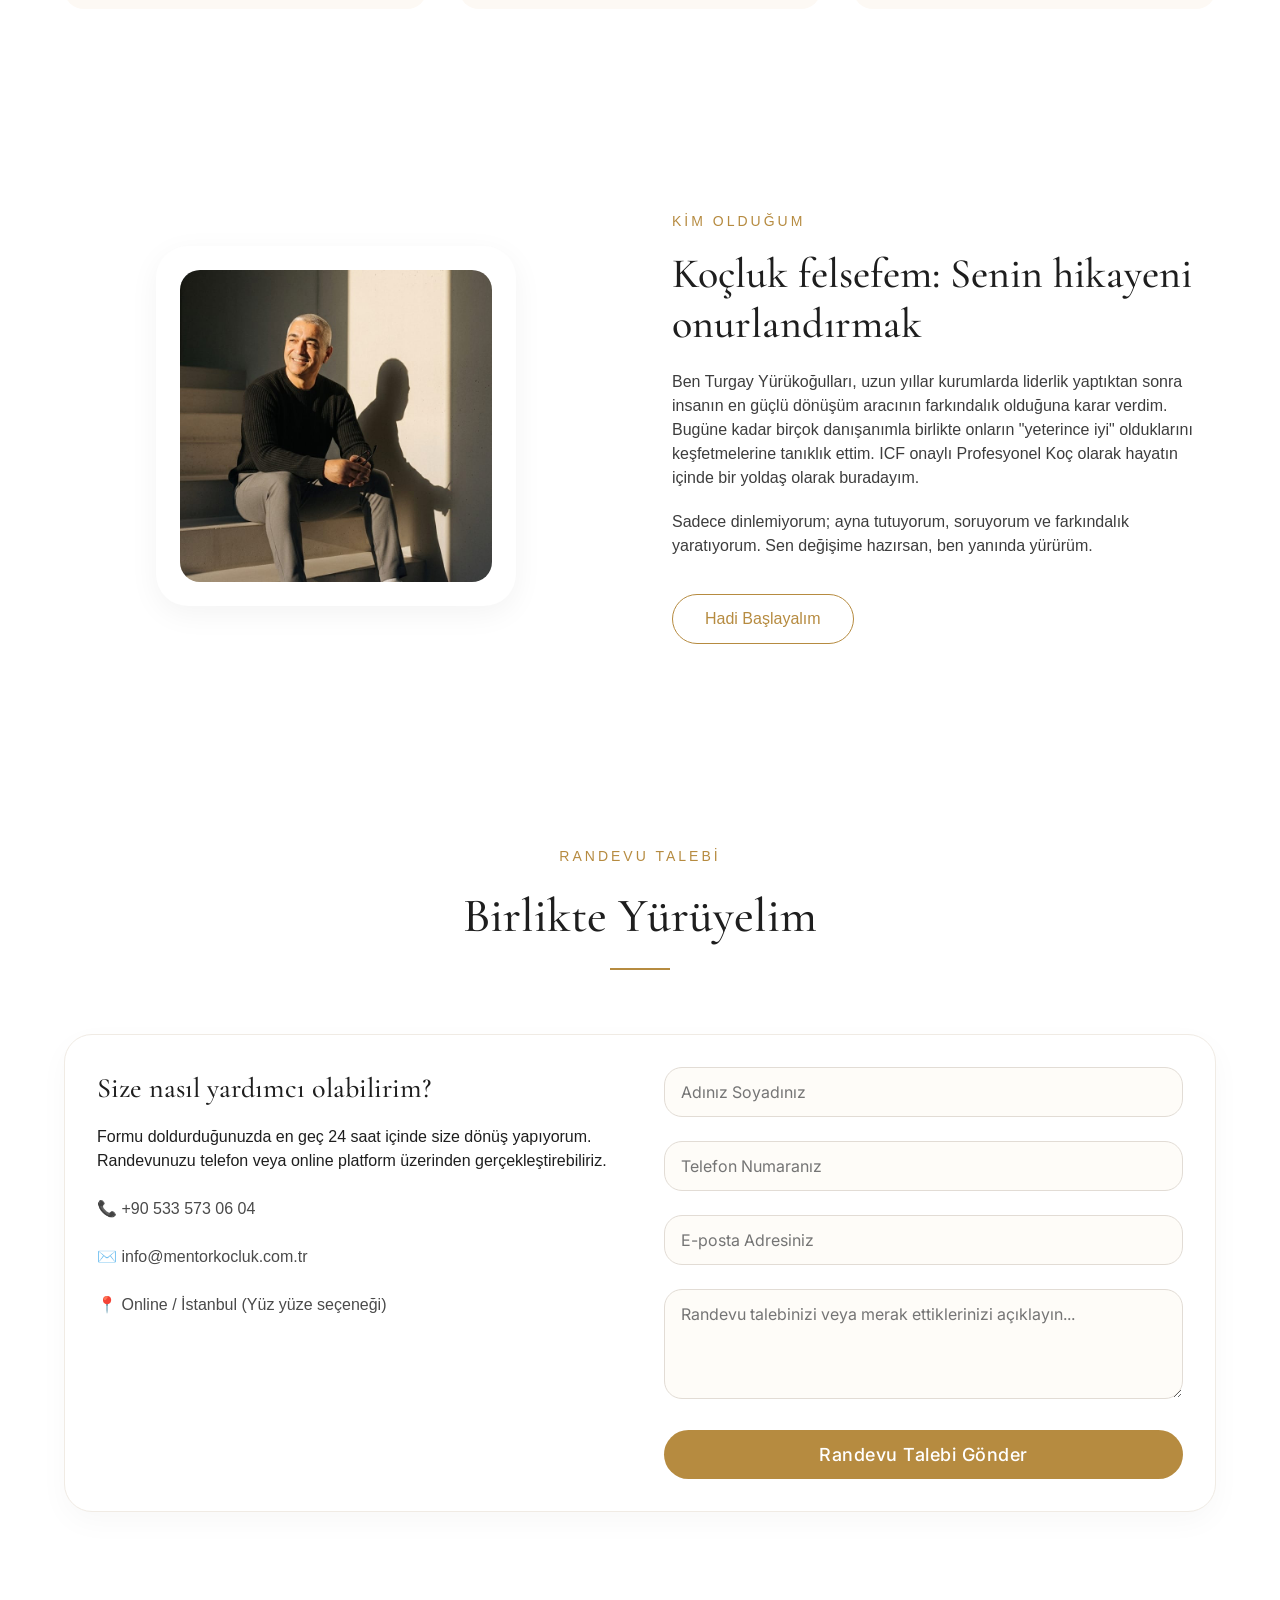
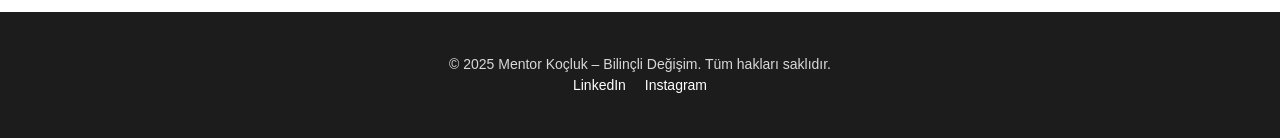
==== commit ac58f041: "Update index.html" ====
--- a/index.html
+++ b/index.html
@@ -3,7 +3,9 @@
 <head>
     <meta charset="UTF-8">
     <meta name="viewport" content="width=device-width, initial-scale=1.0, viewport-fit=cover">
-    <title>Kişisel Koçunuz | Sizi Dinleyen, Birlikte Yürüyen</title>
+    <title>Mentor Koçluk | Turgay Yürükoğulları - Profesyonel Koçluk ve Mentorluk</title>
+    <meta name="description" content="ICF sertifikalı profesyonel koçluk ve mentorluk hizmetleri. İş dünyası deneyimiyle düşünce koçluğu.">
+    <meta name="keywords" content="koçluk, mentorluk, Turgay Yürükoğulları, düşünce koçu, kariyer koçu, yönetici koçu, ICF, Coach, coaching, farkındalık, hedef, potansiyel, aksiyon,liderlik becerileri,değişim yönetimi, aktif dinleme,bireysel koçluk, güçlü sorular, İstanbul koçluk">
     <link rel="preconnect" href="https://fonts.googleapis.com">
     <link rel="preconnect" href="https://fonts.gstatic.com" crossorigin>
     <link href="https://fonts.googleapis.com/css2?family=Cormorant+Garamond:ital,wght@0,300;0,400;0,500;0,600;1,400&family=Inter:opsz,wght@14..32,300;14..32,400;14..32,500;14..32,600&display=swap" rel="stylesheet">
@@ -120,7 +122,8 @@
         <div class="container">
             <p>© 2025 Mentor Koçluk – Bilinçli Değişim. Tüm hakları saklıdır.</p>
             <div class="social-links">
-                <span>LinkedIn</span> <span>Instagram</span>
+                <a href="https://www.linkedin.com/in/turgay-yürükoğulları-9034802b" target="_blank" style="color: white; margin-right: 15px; text-decoration: none;">LinkedIn</a> 
+                <a href="https://www.instagram.com/mentor.tr" target="_blank" style="color: white; text-decoration: none;">Instagram</a>
             </div>
         </div>
     </footer>
